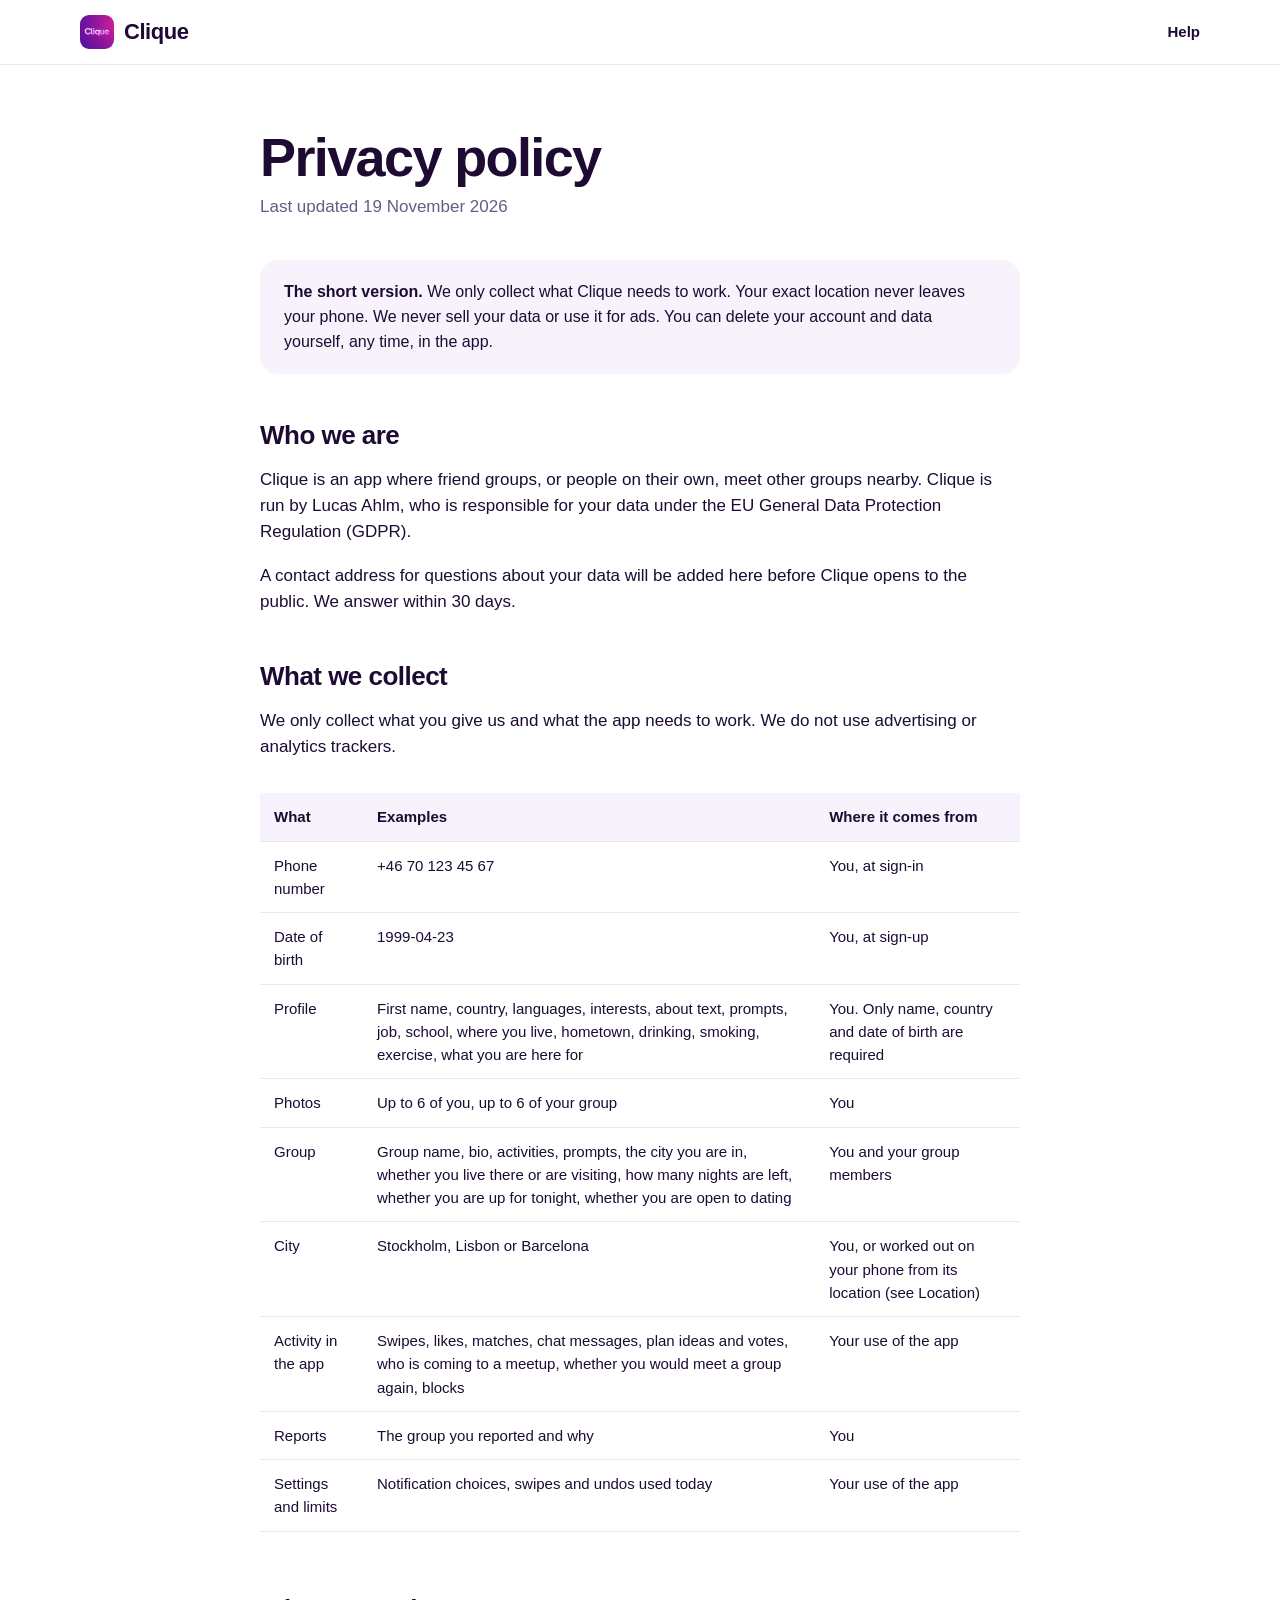
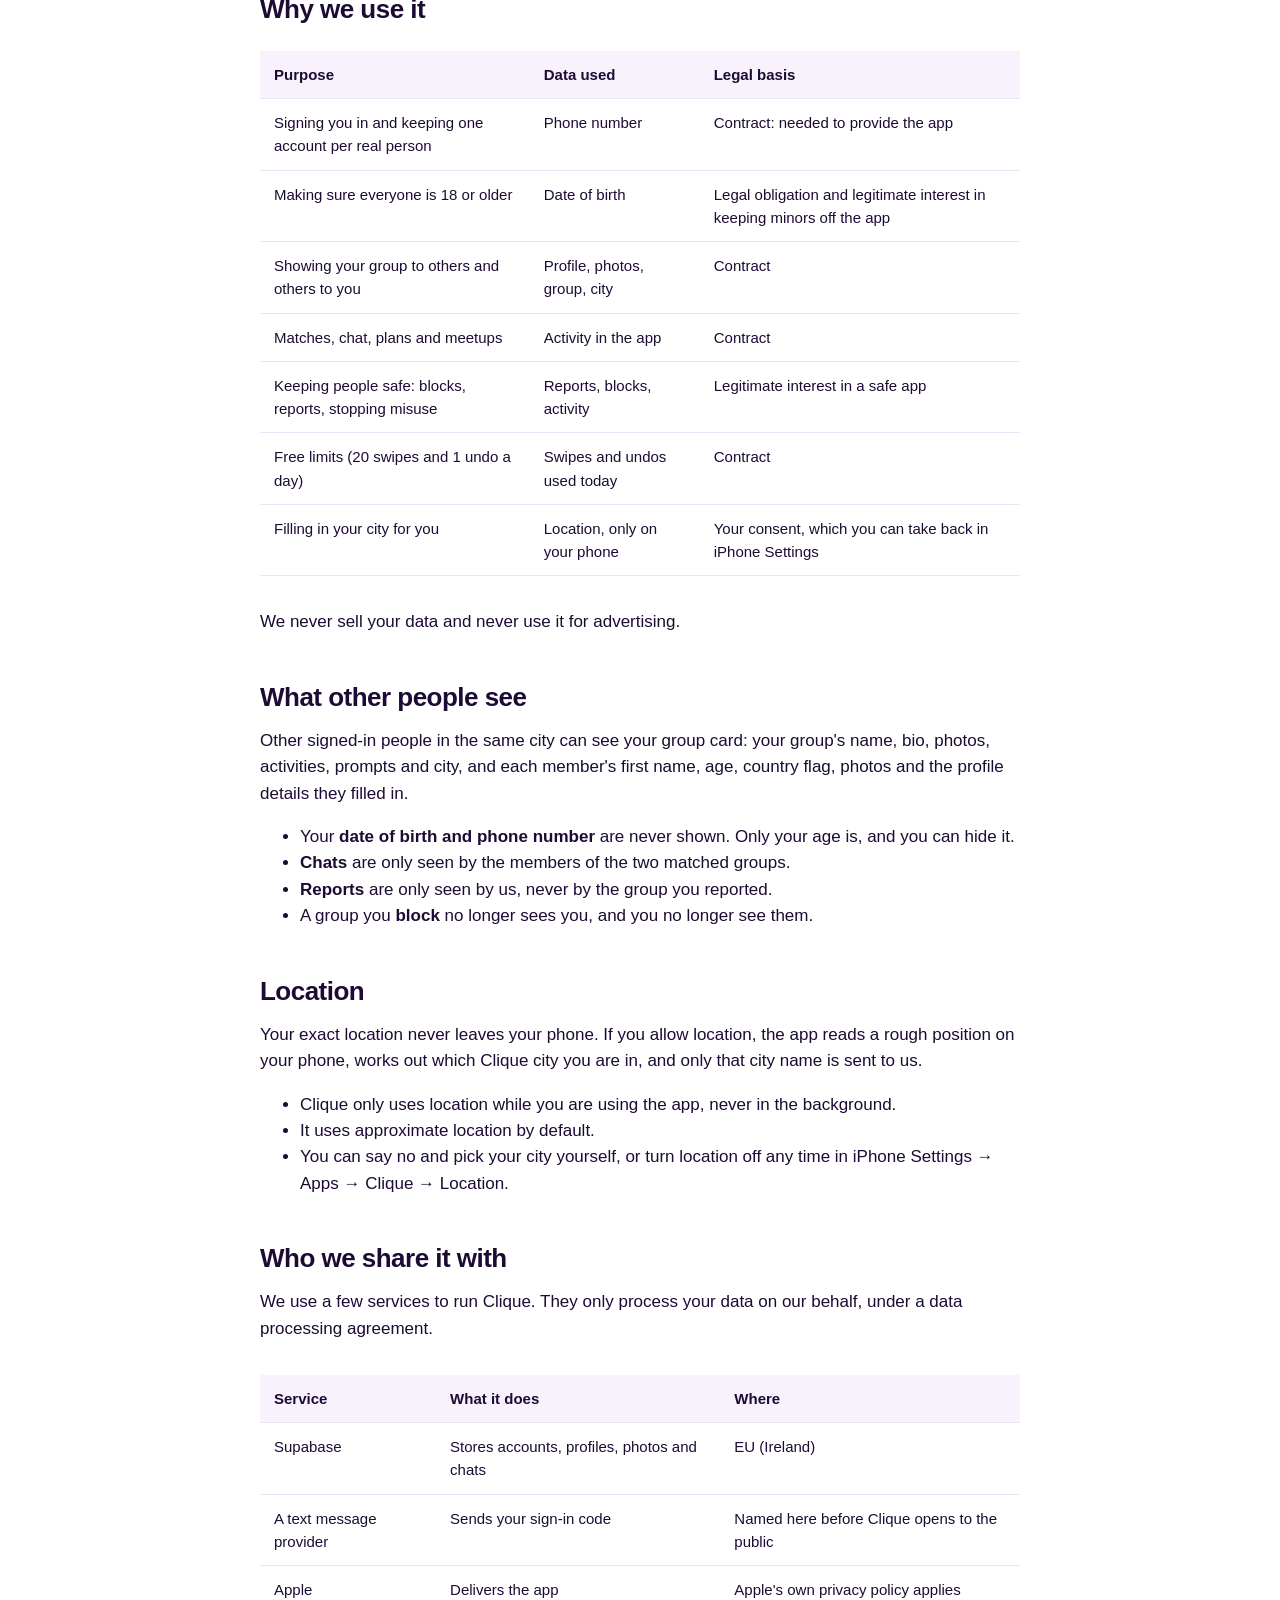
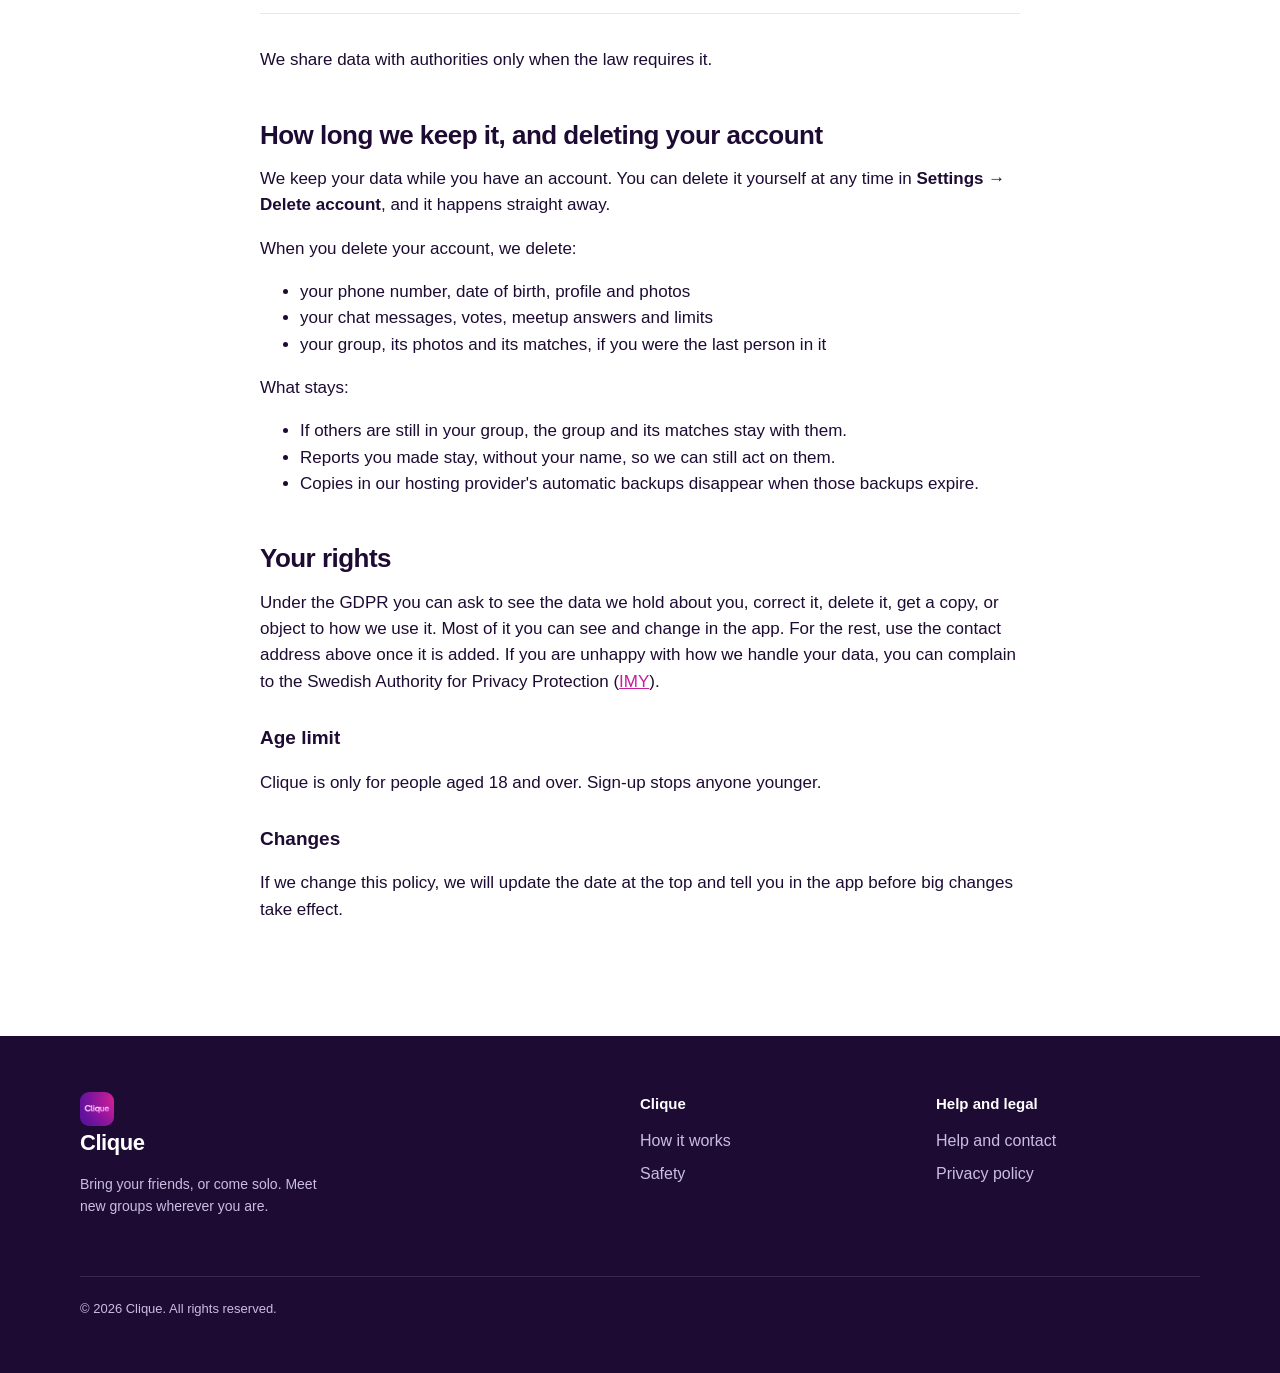
==== privacy/index.html @ 0b119053 "Clique website: home, help and privacy policy Co-Authored-By: Claude Opus 5.5 <noreply@anthropic.com" ====
<!doctype html>
<html lang="en">
<head>
  <meta charset="utf-8">
  <meta name="viewport" content="width=device-width, initial-scale=1">
  <title>Privacy policy · Clique</title>
  <meta name="description" content="What Clique collects, why, who sees it, and how to delete your account.">
  <link rel="icon" href="../img/favicon.png">
  <link rel="stylesheet" href="../style.css">
</head>
<body>
  <header class="site">
    <div class="wrap">
      <a class="brand" href="../"><img src="../img/icon.png" alt=""><span>Clique</span></a>
      <nav class="top">
        <a href="../support/">Help</a>
      </nav>
    </div>
  </header>

  <main class="page">
    <div class="wrap">
      <h1>Privacy policy</h1>
      <p class="updated">Last updated 19 November 2026</p>

      <div class="callout">
        <strong>The short version.</strong> We only collect what Clique needs to work. Your exact
        location never leaves your phone. We never sell your data or use it for ads. You can delete
        your account and data yourself, any time, in the app.
      </div>

      <h2>Who we are</h2>
      <p>Clique is an app where friend groups, or people on their own, meet other groups nearby.
        Clique is run by Lucas Ahlm, who is responsible for your data under the EU General Data
        Protection Regulation (GDPR).</p>
      <p>A contact address for questions about your data will be added here before Clique opens to
        the public. We answer within 30 days.</p>

      <h2>What we collect</h2>
      <p>We only collect what you give us and what the app needs to work. We do not use advertising
        or analytics trackers.</p>
      <div class="table-scroll">
        <table>
          <tr><th>What</th><th>Examples</th><th>Where it comes from</th></tr>
          <tr><td>Phone number</td><td>+46 70 123 45 67</td><td>You, at sign-in</td></tr>
          <tr><td>Date of birth</td><td>1999-04-23</td><td>You, at sign-up</td></tr>
          <tr><td>Profile</td><td>First name, country, languages, interests, about text, prompts, job,
            school, where you live, hometown, drinking, smoking, exercise, what you are here for</td>
            <td>You. Only name, country and date of birth are required</td></tr>
          <tr><td>Photos</td><td>Up to 6 of you, up to 6 of your group</td><td>You</td></tr>
          <tr><td>Group</td><td>Group name, bio, activities, prompts, the city you are in, whether you
            live there or are visiting, how many nights are left, whether you are up for tonight,
            whether you are open to dating</td><td>You and your group members</td></tr>
          <tr><td>City</td><td>Stockholm, Lisbon or Barcelona</td><td>You, or worked out on your phone
            from its location (see Location)</td></tr>
          <tr><td>Activity in the app</td><td>Swipes, likes, matches, chat messages, plan ideas and
            votes, who is coming to a meetup, whether you would meet a group again, blocks</td>
            <td>Your use of the app</td></tr>
          <tr><td>Reports</td><td>The group you reported and why</td><td>You</td></tr>
          <tr><td>Settings and limits</td><td>Notification choices, swipes and undos used today</td>
            <td>Your use of the app</td></tr>
        </table>
      </div>

      <h2>Why we use it</h2>
      <div class="table-scroll">
        <table>
          <tr><th>Purpose</th><th>Data used</th><th>Legal basis</th></tr>
          <tr><td>Signing you in and keeping one account per real person</td><td>Phone number</td>
            <td>Contract: needed to provide the app</td></tr>
          <tr><td>Making sure everyone is 18 or older</td><td>Date of birth</td>
            <td>Legal obligation and legitimate interest in keeping minors off the app</td></tr>
          <tr><td>Showing your group to others and others to you</td><td>Profile, photos, group, city</td>
            <td>Contract</td></tr>
          <tr><td>Matches, chat, plans and meetups</td><td>Activity in the app</td><td>Contract</td></tr>
          <tr><td>Keeping people safe: blocks, reports, stopping misuse</td><td>Reports, blocks, activity</td>
            <td>Legitimate interest in a safe app</td></tr>
          <tr><td>Free limits (20 swipes and 1 undo a day)</td><td>Swipes and undos used today</td>
            <td>Contract</td></tr>
          <tr><td>Filling in your city for you</td><td>Location, only on your phone</td>
            <td>Your consent, which you can take back in iPhone Settings</td></tr>
        </table>
      </div>
      <p>We never sell your data and never use it for advertising.</p>

      <h2>What other people see</h2>
      <p>Other signed-in people in the same city can see your group card: your group's name, bio,
        photos, activities, prompts and city, and each member's first name, age, country flag,
        photos and the profile details they filled in.</p>
      <ul>
        <li>Your <strong>date of birth and phone number</strong> are never shown. Only your age is,
          and you can hide it.</li>
        <li><strong>Chats</strong> are only seen by the members of the two matched groups.</li>
        <li><strong>Reports</strong> are only seen by us, never by the group you reported.</li>
        <li>A group you <strong>block</strong> no longer sees you, and you no longer see them.</li>
      </ul>

      <h2>Location</h2>
      <p>Your exact location never leaves your phone. If you allow location, the app reads a rough
        position on your phone, works out which Clique city you are in, and only that city name is
        sent to us.</p>
      <ul>
        <li>Clique only uses location while you are using the app, never in the background.</li>
        <li>It uses approximate location by default.</li>
        <li>You can say no and pick your city yourself, or turn location off any time in iPhone
          Settings → Apps → Clique → Location.</li>
      </ul>

      <h2>Who we share it with</h2>
      <p>We use a few services to run Clique. They only process your data on our behalf, under a
        data processing agreement.</p>
      <div class="table-scroll">
        <table>
          <tr><th>Service</th><th>What it does</th><th>Where</th></tr>
          <tr><td>Supabase</td><td>Stores accounts, profiles, photos and chats</td><td>EU (Ireland)</td></tr>
          <tr><td>A text message provider</td><td>Sends your sign-in code</td><td>Named here before
            Clique opens to the public</td></tr>
          <tr><td>Apple</td><td>Delivers the app</td><td>Apple's own privacy policy applies</td></tr>
        </table>
      </div>
      <p>We share data with authorities only when the law requires it.</p>

      <h2>How long we keep it, and deleting your account</h2>
      <p>We keep your data while you have an account. You can delete it yourself at any time in
        <strong>Settings → Delete account</strong>, and it happens straight away.</p>
      <p>When you delete your account, we delete:</p>
      <ul>
        <li>your phone number, date of birth, profile and photos</li>
        <li>your chat messages, votes, meetup answers and limits</li>
        <li>your group, its photos and its matches, if you were the last person in it</li>
      </ul>
      <p>What stays:</p>
      <ul>
        <li>If others are still in your group, the group and its matches stay with them.</li>
        <li>Reports you made stay, without your name, so we can still act on them.</li>
        <li>Copies in our hosting provider's automatic backups disappear when those backups expire.</li>
      </ul>

      <h2>Your rights</h2>
      <p>Under the GDPR you can ask to see the data we hold about you, correct it, delete it, get a
        copy, or object to how we use it. Most of it you can see and change in the app. For the rest,
        use the contact address above once it is added. If you are unhappy with how we handle
        your data, you can complain to the Swedish Authority for Privacy Protection
        (<a href="https://www.imy.se/en/">IMY</a>).</p>

      <h3>Age limit</h3>
      <p>Clique is only for people aged 18 and over. Sign-up stops anyone younger.</p>

      <h3>Changes</h3>
      <p>If we change this policy, we will update the date at the top and tell you in the app before
        big changes take effect.</p>
    </div>
  </main>

  <footer class="site">
    <div class="wrap">
      <div class="about">
        <a class="brand" href="../"><img src="../img/icon.png" alt=""><span>Clique</span></a>
        <p class="small">Bring your friends, or come solo. Meet new groups wherever you are.</p>
      </div>
      <div>
        <h4>Clique</h4>
        <a href="../#how">How it works</a>
        <a href="../#safety">Safety</a>
      </div>
      <div>
        <h4>Help and legal</h4>
        <a href="../support/">Help and contact</a>
        <a href="./">Privacy policy</a>
      </div>
      <p class="legal">© 2026 Clique. All rights reserved.</p>
    </div>
  </footer>
</body>
</html>
---- style.css ----
:root {
  --ink: #1d0b33;
  --muted: #6b5a85;
  --line: #ece4f6;
  --soft: #f7f2fc;
  --purple: #5b16a8;
  --magenta: #c81f9c;
  --orange: #ff7a33;
  --gradient: linear-gradient(135deg, #5b16a8 0%, #c81f9c 55%, #ff7a33 100%);
  font-family: -apple-system, BlinkMacSystemFont, 'Inter', 'Segoe UI', Roboto, sans-serif;
  color: var(--ink);
  -webkit-font-smoothing: antialiased;
}

* { box-sizing: border-box; }
body { margin: 0; background: #fff; line-height: 1.55; }
a { color: var(--magenta); }
img { max-width: 100%; display: block; }

.wrap { width: min(1120px, 100% - 48px); margin: 0 auto; }

/* ---------- header ---------- */
header.site {
  position: sticky; top: 0; z-index: 10;
  background: rgba(255, 255, 255, 0.86);
  backdrop-filter: blur(14px);
  -webkit-backdrop-filter: blur(14px);
  border-bottom: 1px solid var(--line);
}
header.site .wrap { display: flex; align-items: center; justify-content: space-between; height: 64px; }
.brand { display: flex; align-items: center; gap: 10px; text-decoration: none; color: var(--ink); }
.brand img { width: 34px; height: 34px; border-radius: 9px; }
.brand span { font-weight: 800; font-size: 22px; letter-spacing: -0.02em; }
nav.top { display: flex; gap: 26px; align-items: center; }
nav.top a { color: var(--ink); text-decoration: none; font-weight: 600; font-size: 15px; }
nav.top a:hover { color: var(--magenta); }

/* ---------- buttons ---------- */
.btn {
  display: inline-flex; align-items: center; gap: 10px;
  padding: 14px 26px; border-radius: 999px;
  font-weight: 700; font-size: 16px; text-decoration: none;
  transition: transform 0.15s ease;
}
.btn:hover { transform: translateY(-1px); }
.btn.light { background: #fff; color: var(--purple); }
.btn.dark { background: var(--ink); color: #fff; }
.btn.ghost { color: #fff; border: 2px solid rgba(255, 255, 255, 0.6); }
.soon { font-size: 13px; opacity: 0.85; margin-top: 12px; }

/* ---------- hero ---------- */
.hero { background: var(--gradient); color: #fff; overflow: hidden; }
.hero .wrap {
  display: grid; grid-template-columns: 1.1fr 1fr; gap: 40px; align-items: center;
  padding: 88px 0 0;
}
.hero h1 {
  font-size: clamp(44px, 7vw, 84px); line-height: 0.98; letter-spacing: -0.035em;
  margin: 0 0 22px; font-weight: 850;
}
.hero p.lead { font-size: 21px; max-width: 30ch; margin: 0 0 32px; opacity: 0.95; }
.hero .copy { padding-bottom: 88px; }
.phones { position: relative; height: 560px; }
.phone {
  position: absolute; width: 250px; border-radius: 38px; overflow: hidden;
  border: 8px solid #12061f; background: #12061f;
  box-shadow: 0 30px 60px rgba(29, 11, 51, 0.35);
}
.phone img { border-radius: 30px; }
.phone.one { left: 4%; top: 70px; transform: rotate(-7deg); }
.phone.two { left: 34%; top: 0; z-index: 2; }
.phone.three { left: 64%; top: 90px; transform: rotate(7deg); }

/* ---------- sections ---------- */
section { padding: 96px 0; }
section.alt { background: var(--soft); }
.eyebrow {
  text-transform: uppercase; letter-spacing: 0.14em; font-size: 13px; font-weight: 800;
  color: var(--magenta); margin: 0 0 12px;
}
h2 { font-size: clamp(32px, 4.4vw, 52px); line-height: 1.05; letter-spacing: -0.03em; margin: 0 0 18px; }
.intro { font-size: 19px; color: var(--muted); max-width: 52ch; margin: 0 0 48px; }

.steps { display: grid; grid-template-columns: repeat(3, 1fr); gap: 24px; }
.step { background: #fff; border: 1px solid var(--line); border-radius: 24px; padding: 30px; }
section.alt .step { border-color: transparent; }
.step .num {
  width: 44px; height: 44px; border-radius: 50%; background: var(--gradient); color: #fff;
  display: grid; place-items: center; font-weight: 800; margin-bottom: 18px;
}
.step h3 { margin: 0 0 8px; font-size: 21px; letter-spacing: -0.01em; }
.step p { margin: 0; color: var(--muted); }

.split { display: grid; grid-template-columns: 1fr 1fr; gap: 64px; align-items: center; }
.checks { list-style: none; padding: 0; margin: 0; display: grid; gap: 18px; }
.checks li { display: grid; grid-template-columns: 28px 1fr; gap: 12px; font-size: 17px; }
.checks li::before {
  content: '✓'; width: 28px; height: 28px; border-radius: 50%; background: var(--soft);
  color: var(--purple); display: grid; place-items: center; font-weight: 800; font-size: 14px;
}
.checks strong { display: block; }
.checks span { color: var(--muted); }
.single-phone { justify-self: center; position: relative; width: 280px; transform: none; }

.cities { display: flex; flex-wrap: wrap; gap: 12px; margin-top: 8px; }
.city {
  padding: 12px 22px; border-radius: 999px; background: #fff; border: 1px solid var(--line);
  font-weight: 700;
}

.cta { background: var(--gradient); color: #fff; text-align: center; }
.cta h2 { color: #fff; }
.cta p { font-size: 19px; opacity: 0.95; margin: 0 0 30px; }

/* ---------- text pages ---------- */
.page { padding: 64px 0 96px; }
.page .wrap { max-width: 760px; }
.page h1 { font-size: clamp(36px, 5vw, 54px); letter-spacing: -0.03em; line-height: 1.05; margin: 0 0 8px; }
.page .updated { color: var(--muted); margin: 0 0 40px; }
.page h2 { font-size: 26px; margin: 48px 0 12px; letter-spacing: -0.02em; }
.page h3 { font-size: 19px; margin: 28px 0 6px; }
.page p, .page li { font-size: 17px; }
.page table { width: 100%; border-collapse: collapse; margin: 16px 0; font-size: 15px; }
.page th, .page td { text-align: left; vertical-align: top; padding: 12px 14px; border-bottom: 1px solid var(--line); }
.page th { background: var(--soft); font-weight: 700; }
.table-scroll { overflow-x: auto; }
.callout { background: var(--soft); border-radius: 18px; padding: 20px 24px; margin: 24px 0; }
details { border-bottom: 1px solid var(--line); padding: 18px 0; }
details summary { font-weight: 700; font-size: 18px; cursor: pointer; list-style: none; display: flex; justify-content: space-between; gap: 16px; }
details summary::after { content: '+'; color: var(--magenta); font-size: 22px; line-height: 1; }
details[open] summary::after { content: '–'; }
details p { color: var(--muted); margin: 12px 0 0; }

/* ---------- footer ---------- */
footer.site { background: var(--ink); color: #cbbde0; padding: 56px 0 40px; }
footer.site .wrap { display: grid; grid-template-columns: 2fr 1fr 1fr; gap: 32px; }
footer.site h4 { color: #fff; margin: 0 0 14px; font-size: 15px; }
footer.site a { color: #cbbde0; text-decoration: none; display: block; margin-bottom: 8px; }
footer.site a:hover { color: #fff; }
footer.site .brand span { color: #fff; }
footer.site .small { font-size: 14px; margin-top: 14px; max-width: 34ch; }
footer.site .legal { grid-column: 1 / -1; border-top: 1px solid rgba(255, 255, 255, 0.12); padding-top: 22px; font-size: 13px; }

/* ---------- small screens ---------- */
@media (max-width: 860px) {
  nav.top a.hide-sm { display: none; }
  .hero .wrap { grid-template-columns: 1fr; padding-top: 56px; text-align: left; }
  .hero .copy { padding-bottom: 8px; }
  .phones { height: 430px; }
  .phone { width: 190px; border-width: 6px; border-radius: 30px; }
  .phone img { border-radius: 24px; }
  .phone.one { left: 0; top: 60px; }
  .phone.two { left: calc(50% - 95px); }
  .phone.three { left: auto; right: 0; top: 70px; }
  .steps, .split { grid-template-columns: 1fr; }
  section { padding: 72px 0; }
  footer.site .wrap { grid-template-columns: 1fr 1fr; }
  footer.site .about { grid-column: 1 / -1; }
}
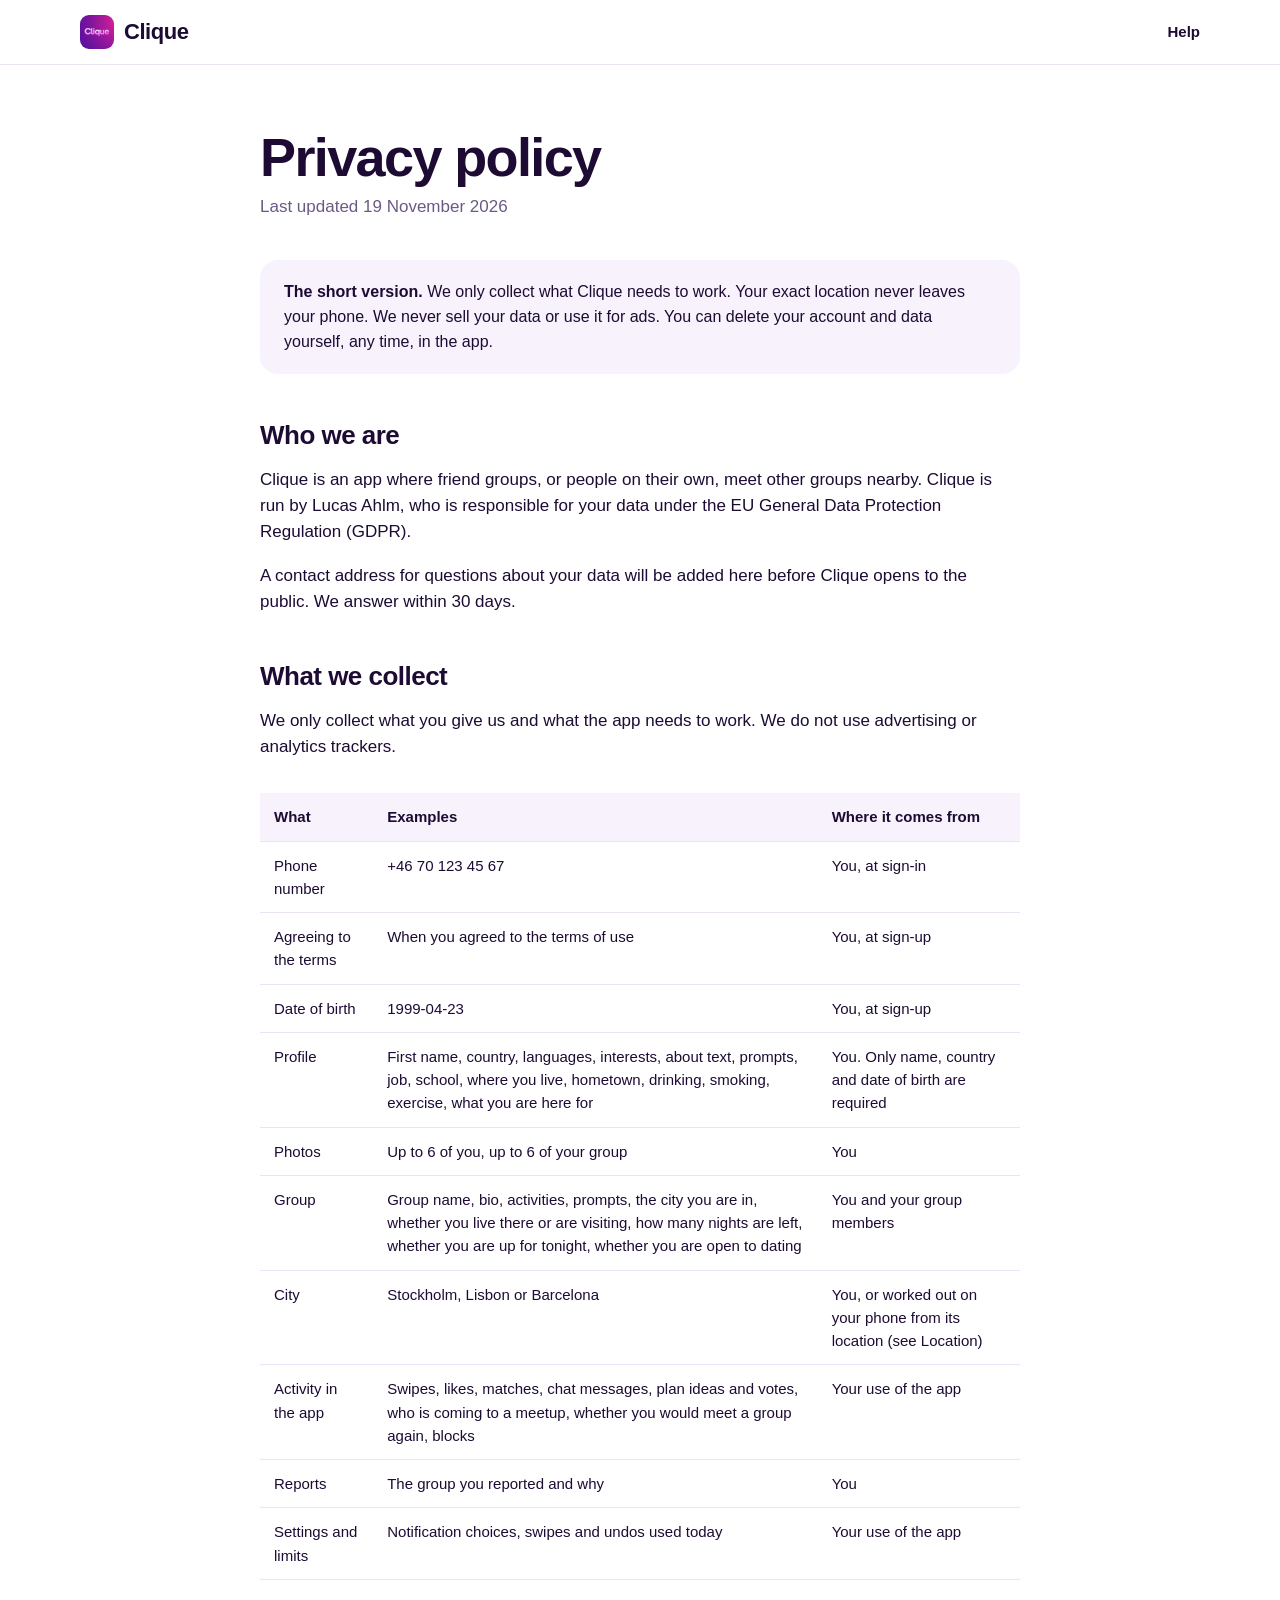
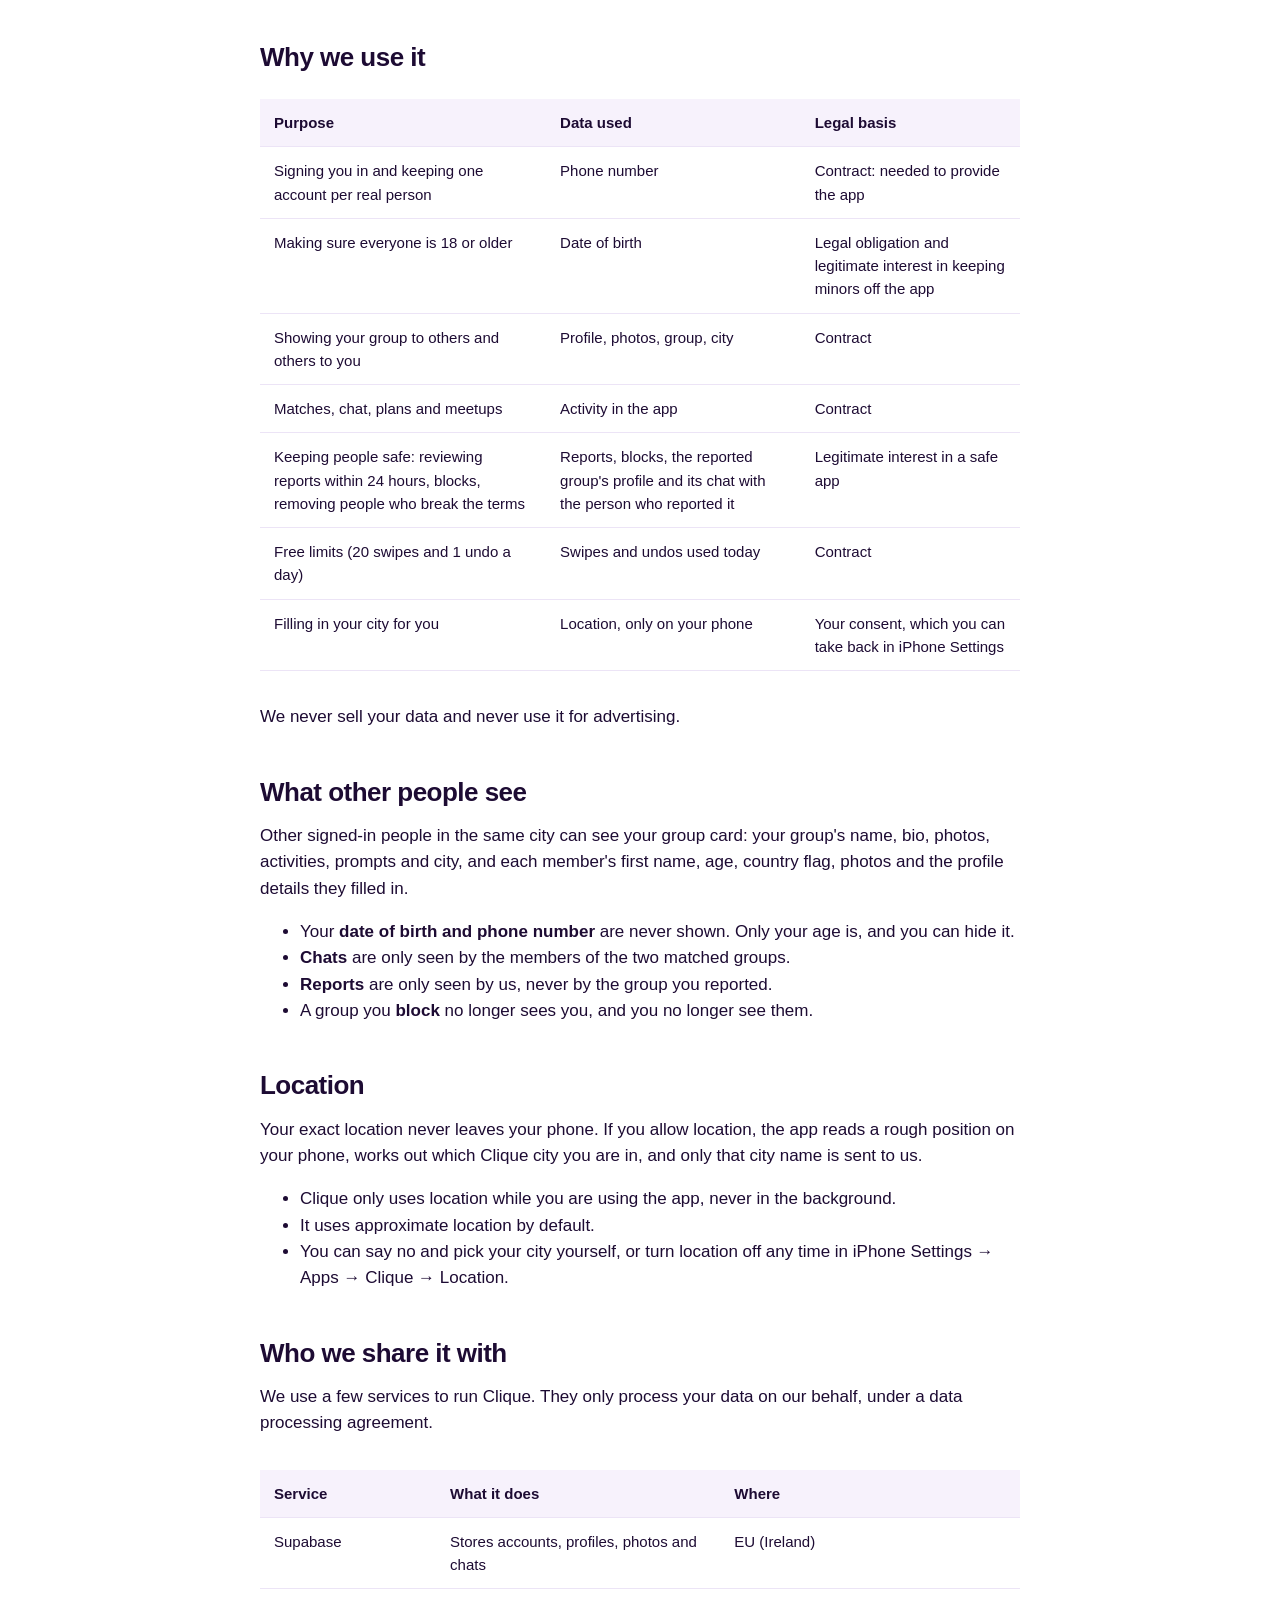
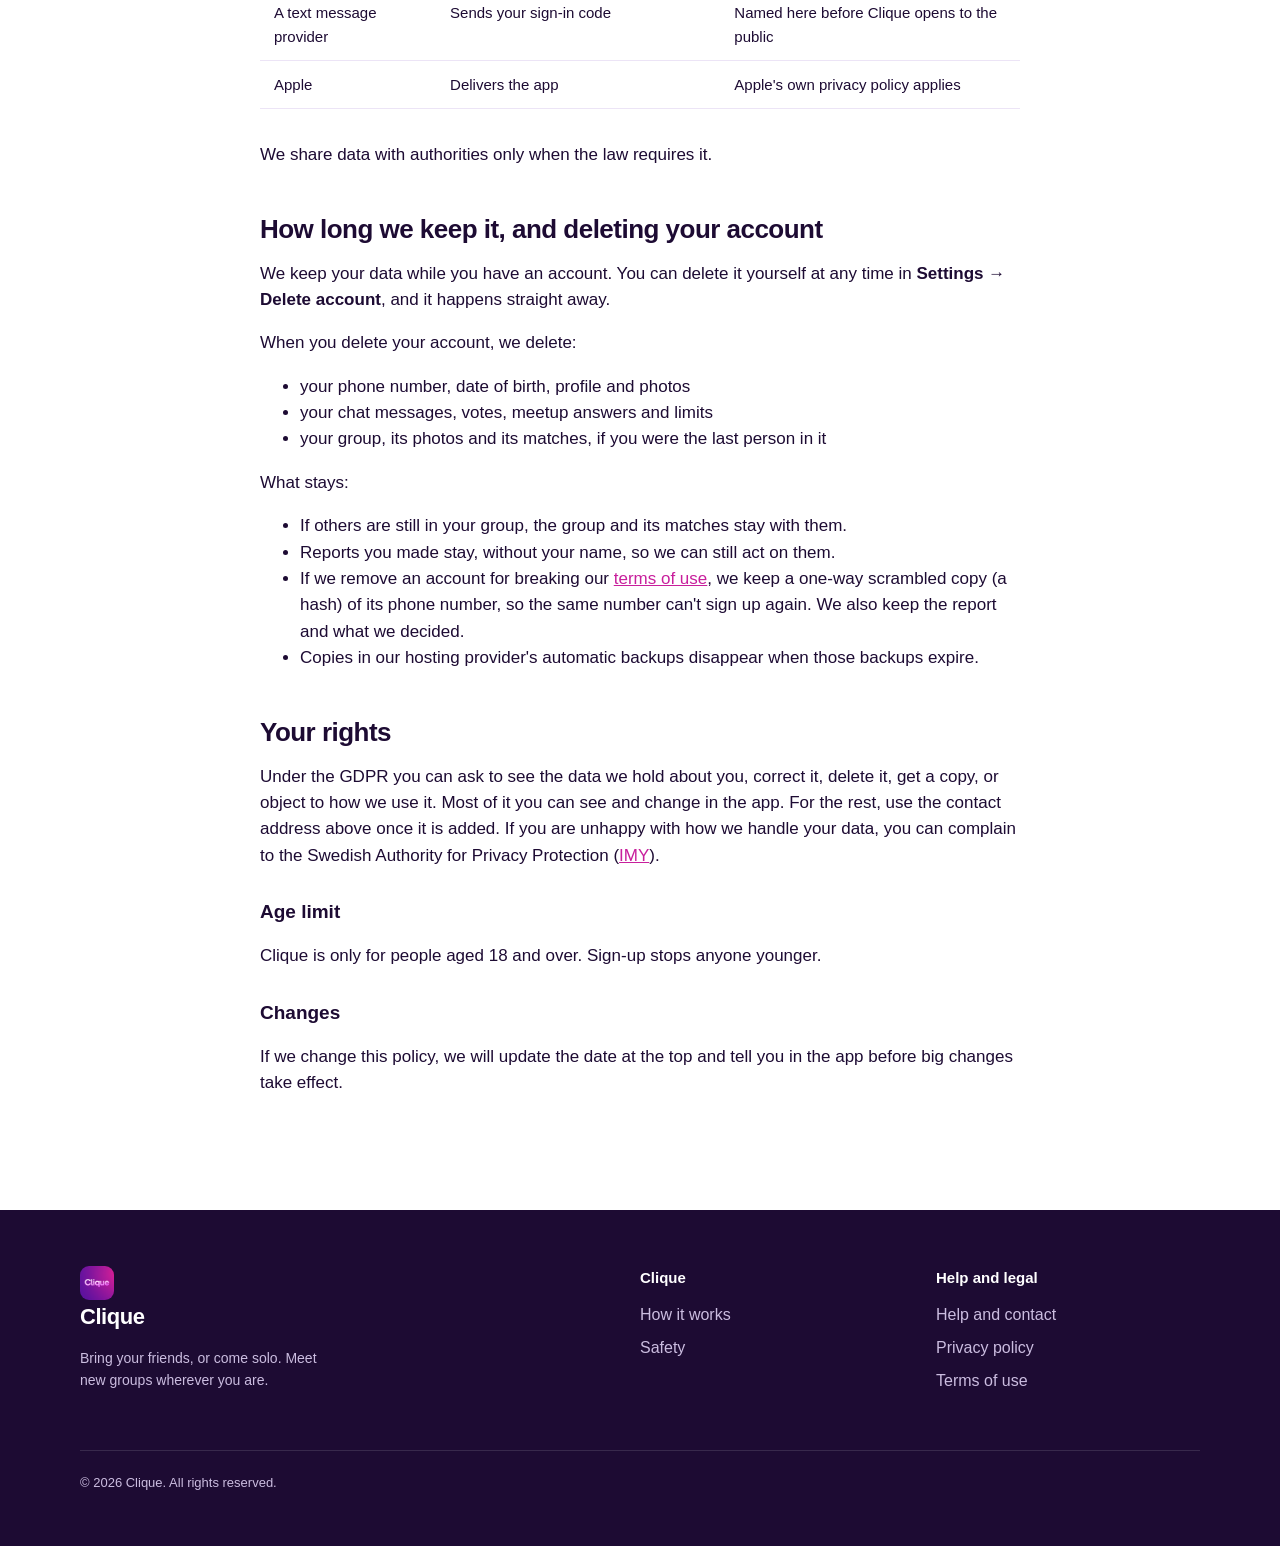
==== commit 754696d1: "Add terms of use; explain reports and bans Co-Authored-By: Claude Opus 5.5 <noreply@anthropic.com>" ====
--- a/privacy/index.html
+++ b/privacy/index.html
@@ -43,6 +43,7 @@
         <table>
           <tr><th>What</th><th>Examples</th><th>Where it comes from</th></tr>
           <tr><td>Phone number</td><td>+46 70 123 45 67</td><td>You, at sign-in</td></tr>
+          <tr><td>Agreeing to the terms</td><td>When you agreed to the terms of use</td><td>You, at sign-up</td></tr>
           <tr><td>Date of birth</td><td>1999-04-23</td><td>You, at sign-up</td></tr>
           <tr><td>Profile</td><td>First name, country, languages, interests, about text, prompts, job,
             school, where you live, hometown, drinking, smoking, exercise, what you are here for</td>
@@ -73,7 +74,9 @@
           <tr><td>Showing your group to others and others to you</td><td>Profile, photos, group, city</td>
             <td>Contract</td></tr>
           <tr><td>Matches, chat, plans and meetups</td><td>Activity in the app</td><td>Contract</td></tr>
-          <tr><td>Keeping people safe: blocks, reports, stopping misuse</td><td>Reports, blocks, activity</td>
+          <tr><td>Keeping people safe: reviewing reports within 24 hours, blocks, removing people who break
+            the terms</td><td>Reports, blocks, the reported group's profile and its chat with the
+            person who reported it</td>
             <td>Legitimate interest in a safe app</td></tr>
           <tr><td>Free limits (20 swipes and 1 undo a day)</td><td>Swipes and undos used today</td>
             <td>Contract</td></tr>
@@ -133,6 +136,9 @@
       <ul>
         <li>If others are still in your group, the group and its matches stay with them.</li>
         <li>Reports you made stay, without your name, so we can still act on them.</li>
+        <li>If we remove an account for breaking our <a href="../terms/">terms of use</a>, we keep a
+          one-way scrambled copy (a hash) of its phone number, so the same number can't sign up
+          again. We also keep the report and what we decided.</li>
         <li>Copies in our hosting provider's automatic backups disappear when those backups expire.</li>
       </ul>
 
@@ -167,6 +173,7 @@
         <h4>Help and legal</h4>
         <a href="../support/">Help and contact</a>
         <a href="./">Privacy policy</a>
+        <a href="../terms/">Terms of use</a>
       </div>
       <p class="legal">© 2026 Clique. All rights reserved.</p>
     </div>
